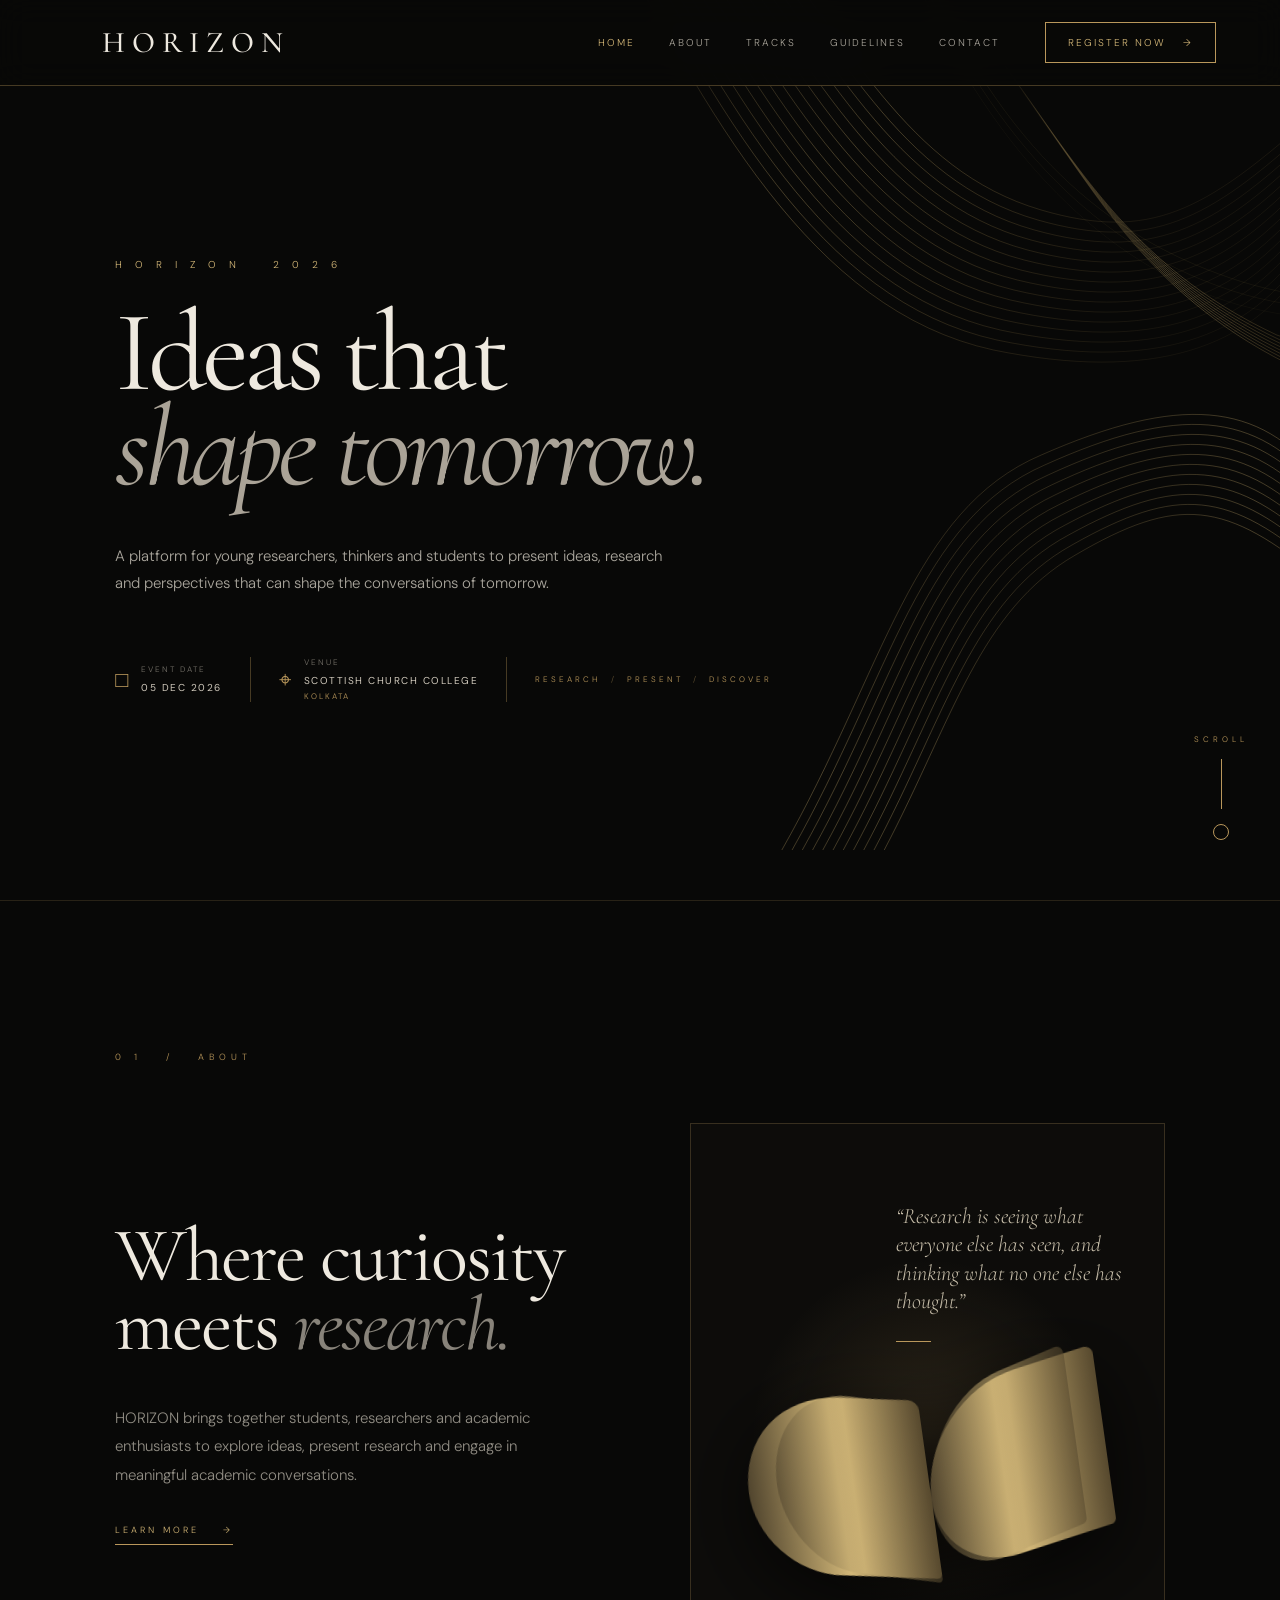
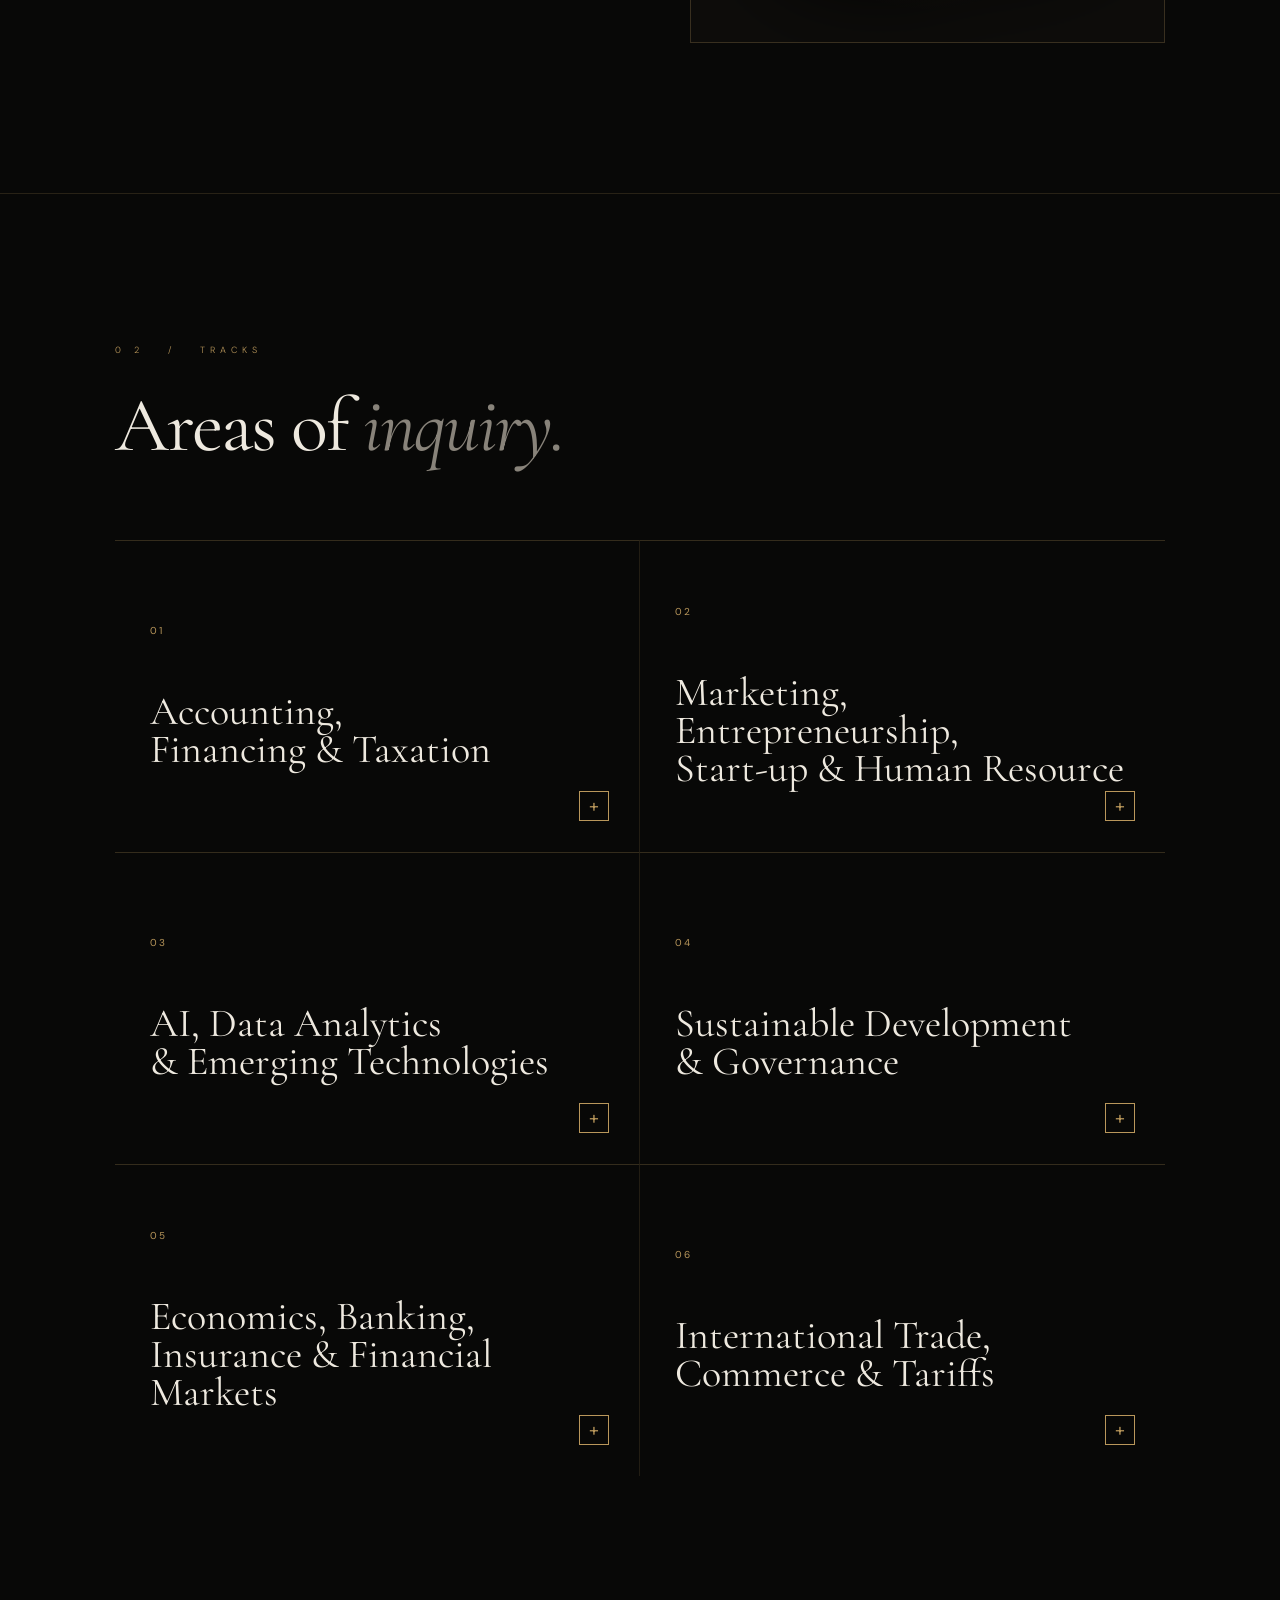
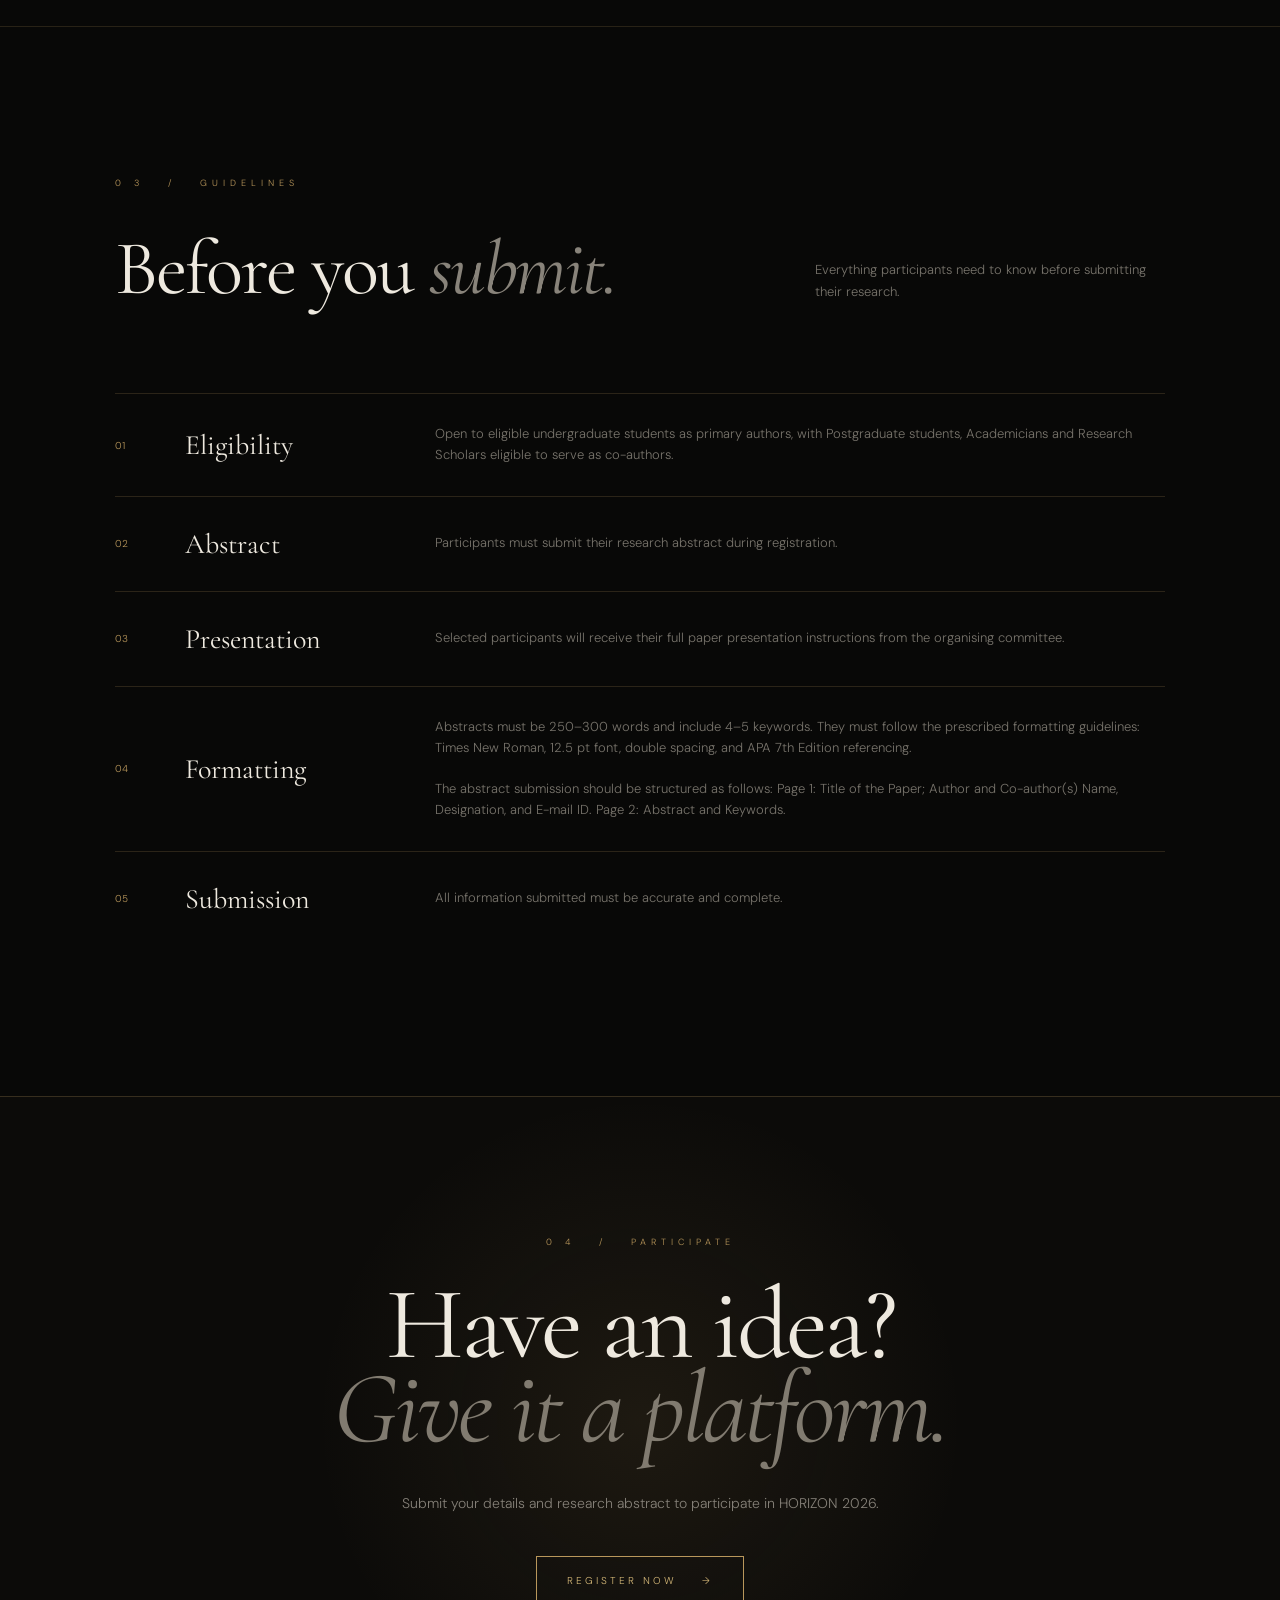
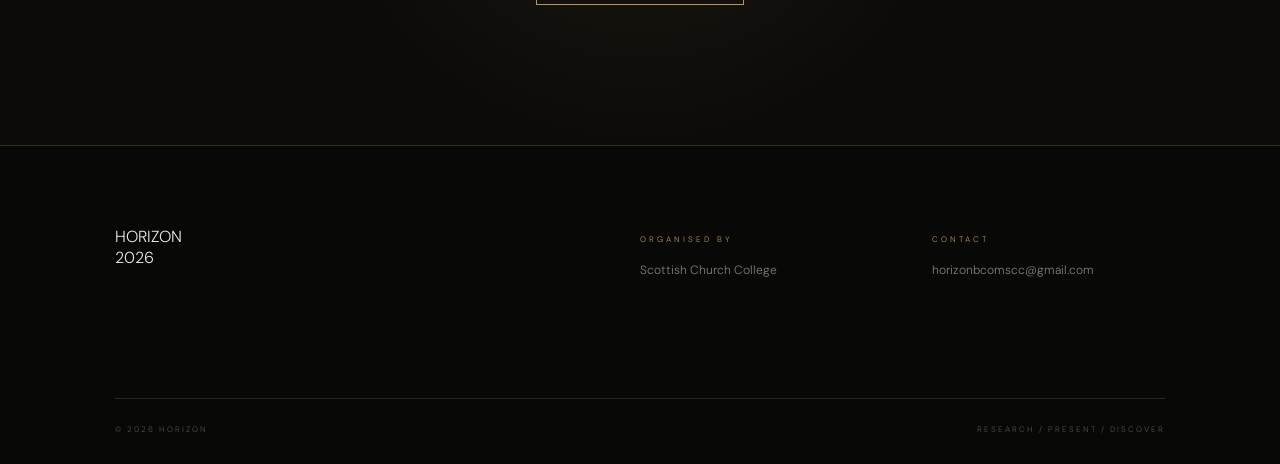
==== index.html @ 6e817ea6 "Add files via upload" ====
<!DOCTYPE html>
<html lang="en">
<head>
    <meta charset="UTF-8">
    <meta name="viewport" content="width=device-width, initial-scale=1.0">

    <title>HORIZON</title>

    <link rel="stylesheet" href="style.css">

    <!-- Fonts -->
    <link rel="preconnect" href="https://fonts.googleapis.com">
    <link rel="preconnect" href="https://fonts.gstatic.com" crossorigin>

    <link href="https://fonts.googleapis.com/css2?family=Cormorant+Garamond:ital,wght@0,400;0,500;0,600;1,400;1,500&family=DM+Sans:wght@300;400;500;600&display=swap" rel="stylesheet">
</head>

<body>

    <!-- ================= NAVIGATION ================= -->

    <header class="navbar">

        <div class="brand">

    
    <div class="brand-name">
        HORIZON
    </div>
</div>

</div>

        <nav class="navigation">

            <a href="#home" class="active">HOME</a>
            <a href="#about">ABOUT</a>
            <a href="#tracks">TRACKS</a>
            <a href="#guidelines">GUIDELINES</a>
            <a href="#contact">CONTACT</a>

        </nav>

        <a href="#register" class="register-nav">
            REGISTER NOW
            <span>→</span>
        </a>

    </header>


    <!-- ================= HERO ================= -->

    <main>

        <section class="hero" id="home">

            <!-- subtle architectural background -->
            <!-- PREMIUM GOLD WAVE OVERLAY -->
<div class="hero-wave">

    <svg
        viewBox="0 0 1200 900"
        preserveAspectRatio="none"
        xmlns="http://www.w3.org/2000/svg"
    >

        <defs>

            <!-- Gold fade -->
            <linearGradient id="waveGold"
                x1="0%"
                y1="0%"
                x2="100%"
                y2="100%">

                <stop offset="0%" stop-color="#c9a65d" stop-opacity="0"/>
                <stop offset="45%" stop-color="#d6b875" stop-opacity=".38"/>
                <stop offset="70%" stop-color="#c9a65d" stop-opacity=".24"/>
                <stop offset="100%" stop-color="#c9a65d" stop-opacity="0"/>

            </linearGradient>

        </defs>


        <!-- =========================================
             UPPER FLOWING WAVE
        ========================================== -->

        <g fill="none" stroke="url(#waveGold)" stroke-width="1">

            <path d="M420 -80
                     C570 40 650 170 850 210
                     C1010 242 1090 210 1240 120"/>

            <path d="M405 -80
                     C555 45 640 180 845 220
                     C1010 252 1095 220 1240 130"/>

            <path d="M390 -80
                     C540 50 630 190 840 230
                     C1010 262 1100 230 1240 140"/>

            <path d="M375 -80
                     C525 55 620 200 835 240
                     C1010 272 1105 240 1240 150"/>

            <path d="M360 -80
                     C510 60 610 210 830 250
                     C1010 282 1110 250 1240 160"/>

            <path d="M345 -80
                     C495 65 600 220 825 260
                     C1010 292 1115 260 1240 170"/>

            <path d="M330 -80
                     C480 70 590 230 820 270
                     C1010 302 1120 270 1240 180"/>

            <path d="M315 -80
                     C465 75 580 240 815 280
                     C1010 312 1125 280 1240 190"/>

            <path d="M300 -80
                     C450 80 570 250 810 290
                     C1010 322 1130 290 1240 200"/>

            <path d="M285 -80
                     C435 85 560 260 805 300
                     C1010 332 1135 300 1240 210"/>

            <path d="M270 -80
                     C420 90 550 270 800 310
                     C1010 342 1140 310 1240 220"/>

            <path d="M255 -80
                     C405 95 540 280 795 320
                     C1010 352 1145 320 1240 230"/>

            <path d="M240 -80
                     C390 100 530 290 790 330
                     C1010 362 1150 330 1240 240"/>

            <path d="M225 -80
                     C375 105 520 300 785 340
                     C1010 372 1155 340 1240 250"/>

            <path d="M210 -80
                     C360 110 510 310 780 350
                     C1010 382 1160 350 1240 260"/>

        </g>


        <!-- =========================================
             CENTRAL CROSSING WAVE
        ========================================== -->

        <g fill="none" stroke="url(#waveGold)" stroke-width="1">

            <path d="M850 120
                     C930 190 1010 300 1230 370
                     C1320 400 1370 420 1430 450"/>

            <path d="M840 110
                     C925 185 1005 295 1225 365
                     C1320 395 1370 415 1430 445"/>

            <path d="M830 100
                     C920 180 1000 290 1220 360
                     C1320 390 1370 410 1430 440"/>

            <path d="M820 90
                     C915 175 995 285 1215 355
                     C1320 385 1370 405 1430 435"/>

            <path d="M810 80
                     C910 170 990 280 1210 350
                     C1320 380 1370 400 1430 430"/>

            <path d="M800 70
                     C905 165 985 275 1205 345
                     C1320 375 1370 395 1430 425"/>

            <path d="M790 60
                     C900 160 980 270 1200 340
                     C1320 370 1370 390 1430 420"/>

            <path d="M780 50
                     C895 155 975 265 1195 335
                     C1320 365 1370 385 1430 415"/>

        </g>


        <!-- =========================================
             LOWER SWEEPING WAVE
        ========================================== -->

        <g fill="none" stroke="url(#waveGold)" stroke-width="1">

            <path d="M620 850
                     C720 720 760 610 900 555
                     C1050 495 1120 500 1260 580"/>

            <path d="M605 850
                     C710 715 750 600 895 545
                     C1050 485 1125 490 1260 570"/>

            <path d="M590 850
                     C700 710 740 590 890 535
                     C1050 475 1130 480 1260 560"/>

            <path d="M575 850
                     C690 705 730 580 885 525
                     C1050 465 1135 470 1260 550"/>

            <path d="M560 850
                     C680 700 720 570 880 515
                     C1050 455 1140 460 1260 540"/>

            <path d="M545 850
                     C670 695 710 560 875 505
                     C1050 445 1145 450 1260 530"/>

            <path d="M530 850
                     C660 690 700 550 870 495
                     C1050 435 1150 440 1260 520"/>

            <path d="M515 850
                     C650 685 690 540 865 485
                     C1050 425 1155 430 1260 510"/>

            <path d="M500 850
                     C640 680 680 530 860 475
                     C1050 415 1160 420 1260 500"/>

            <path d="M485 850
                     C630 675 670 520 855 465
                     C1050 405 1165 410 1260 490"/>

            <path d="M470 850
                     C620 670 660 510 850 455
                     C1050 395 1170 400 1260 480"/>

        </g>


        <!-- =========================================
             FINE INNER CROSSING LINES
        ========================================== -->

        <g fill="none" stroke="#d4b46b" stroke-width=".7">

            <path d="M700 0
                     C820 170 980 250 1160 285
                     C1270 305 1330 300 1420 270"
                  opacity=".12"/>

            <path d="M690 0
                     C810 170 970 260 1150 295
                     C1260 315 1320 310 1420 280"
                  opacity=".10"/>

            <path d="M680 0
                     C800 170 960 270 1140 305
                     C1250 325 1310 320 1420 290"
                  opacity=".08"/>

        </g>

    </svg>

</div>

            <div class="hero-content">

                <div class="eyebrow">
    H O R I Z O N &nbsp;&nbsp; 2 0 2 6
</div>

                <h1>
                    Ideas that
                    <br>
                    <em>shape tomorrow.</em>
                </h1>

                <p class="hero-description">

                    A platform for young researchers, thinkers and students
                    to present ideas, research and perspectives that can
                    shape the conversations of tomorrow.

                </p>


                <div class="hero-information">

                    <div class="info-item">

                        <div class="info-icon">□</div>

                        <div>
                            <small>EVENT DATE</small>
                            <strong>05 DEC 2026</strong>
                        </div>

                    </div>


                    <div class="info-divider"></div>


                    <div class="info-item">

                        <div class="info-icon">⌖</div>

                        <div>
                            <small>VENUE</small>
                            <strong>SCOTTISH CHURCH COLLEGE</strong>
                            <span>KOLKATA</span>
                        </div>

                    </div>


                    <div class="info-divider"></div>


                    <div class="keywords">

                        <span>RESEARCH</span>
                        <b>/</b>
                        <span>PRESENT</span>
                        <b>/</b>
                        <span>DISCOVER</span>

                    </div>

                </div>

            </div>


            <div class="scroll-indicator">

                <span>SCROLL</span>

                <div class="scroll-line"></div>

                <div class="scroll-circle"></div>

            </div>

        </section>


        <!-- ================= ABOUT ================= -->

        <section class="about section" id="about">

            <div class="section-label">
                0 1 &nbsp; / &nbsp; ABOUT
            </div>

            <div class="about-grid">

                <div class="about-text">

                    <h2>
                        Where curiosity
                        <br>
                        meets <em>research.</em>
                    </h2>

                    <p>
                        HORIZON brings together students,
                        researchers and academic enthusiasts to explore ideas,
                        present research and engage in meaningful academic
                        conversations.
                    </p>

                    <a href="#" class="text-link">
                        LEARN MORE
                        <span>→</span>
                    </a>

                </div>


                <div class="about-visual">

                    <div class="book-glow"></div>

                    <div class="book">

                        <div class="page page-one"></div>
                        <div class="page page-two"></div>
                        <div class="page page-three"></div>
                        <div class="page page-four"></div>

                    </div>

                    <div class="quote">

                        <p>
                            “Research is seeing what everyone else has seen,
                            and thinking what no one else has thought.”
                        </p>

                        <div></div>

                    </div>

                </div>

            </div>

        </section>


        <!-- ================= TRACKS ================= -->

        <section class="tracks section" id="tracks">

            <div class="section-label">
                0 2 &nbsp; / &nbsp; TRACKS
            </div>

            <h2>
                Areas of
                <em>inquiry.</em>
            </h2>


           <div class="track-grid">

    <!-- TRACK 01 -->
    <article class="track-card">

        <button class="track-toggle" type="button">

            <span class="track-number">01</span>

            <h3>
                Accounting,<br>
                Financing &amp; Taxation
            </h3>

            <span class="track-arrow">+</span>

        </button>

        <div class="track-details">
            <ul>
                <li>Accounting</li>
                <li>Corporate Finance</li>
                <li>Taxation</li>
                <li>Financial Reporting &amp; Analysis</li>
                <li>Fintech and Financial Management</li>
                <li>Financial Services</li>
            </ul>
        </div>

    </article>


    <!-- TRACK 02 -->
    <article class="track-card">

        <button class="track-toggle" type="button">

            <span class="track-number">02</span>

            <h3>
                Marketing,<br>
                Entrepreneurship,<br>
                Start-up &amp; Human Resource
            </h3>

            <span class="track-arrow">+</span>

        </button>

        <div class="track-details">
            <ul>
                <li>Marketing &amp; Consumer Behaviour</li>
                <li>Entrepreneurship, Start-up &amp; Innovation</li>
                <li>Human Resource &amp; Organisational Behaviour</li>
                <li>Strategic Management</li>
            </ul>
        </div>

    </article>


    <!-- TRACK 03 -->
    <article class="track-card">

        <button class="track-toggle" type="button">

            <span class="track-number">03</span>

            <h3>
                AI, Data Analytics<br>
                &amp; Emerging Technologies
            </h3>

            <span class="track-arrow">+</span>

        </button>

        <div class="track-details">
            <ul>
                <li>AI</li>
                <li>Data Analytics</li>
                <li>Machine Learning</li>
                <li>Digital Transformation</li>
                <li>Emerging Technology</li>
            </ul>
        </div>

    </article>


    <!-- TRACK 04 -->
    <article class="track-card">

        <button class="track-toggle" type="button">

            <span class="track-number">04</span>

            <h3>
                Sustainable Development<br>
                &amp; Governance
            </h3>

            <span class="track-arrow">+</span>

        </button>

        <div class="track-details">
            <ul>
                <li>Sustainable Development &amp; Corporate Governance</li>
                <li>Economic &amp; Social Governance</li>
                <li>Public Policy &amp; Corporate Social Responsibility</li>
                <li>Social Innovation &amp; Climate Change</li>
            </ul>
        </div>

    </article>


    <!-- TRACK 05 -->
    <article class="track-card">

        <button class="track-toggle" type="button">

            <span class="track-number">05</span>

            <h3>
                Economics, Banking,<br>
                Insurance &amp; Financial Markets
            </h3>

            <span class="track-arrow">+</span>

        </button>

        <div class="track-details">
            <ul>
                <li>Economics &amp; Econometrics</li>
                <li>Banking &amp; Insurance</li>
                <li>Financial Market</li>
                <li>Monetary &amp; Fiscal Policy</li>
            </ul>
        </div>

    </article>


    <!-- TRACK 06 -->
    <article class="track-card">

        <button class="track-toggle" type="button">

            <span class="track-number">06</span>

            <h3>
                International Trade,<br>
                Commerce &amp; Tariffs
            </h3>

            <span class="track-arrow">+</span>

        </button>

        <div class="track-details">
            <ul>
                <li>International Trade &amp; Commerce</li>
                <li>Trade Policy, Tariffs &amp; Customs</li>
                <li>Global Business</li>
                <li>EXIM Policy</li>
            </ul>
        </div>

    </article>

</div>

        </section>


        <!-- ================= GUIDELINES ================= -->

        <section class="guidelines section" id="guidelines">

            <div class="section-label">
                0 3 &nbsp; / &nbsp; GUIDELINES
            </div>

            <div class="guideline-heading">

                <h2>
                    Before you
                    <em>submit.</em>
                </h2>

                <p>
                    Everything participants need to know before
                    submitting their research.
                </p>

            </div>


            <div class="guideline-list">

    <div class="guideline">

        <span>01</span>

        <h3>Eligibility</h3>

        <p>
            Open to eligible undergraduate students as primary authors, with Postgraduate students, Academicians and Research Scholars eligible to serve as co-authors.
        </p>

    </div>


    <div class="guideline">

        <span>02</span>

        <h3>Abstract</h3>

        <p>
            Participants must submit their research abstract
            during registration.
        </p>

    </div>


    <div class="guideline">

        <span>03</span>

        <h3>Presentation</h3>

        <p>
            Selected participants will receive their full paper presentation
            instructions from the organising committee.
        </p>

    </div>

    <div class="guideline">

        <span>04</span>

        <h3>Formatting</h3>

        <p>
    Abstracts must be 250–300 words and include 4–5 keywords. They must follow the prescribed formatting guidelines: Times New Roman, 12.5 pt font, double spacing, and APA 7th Edition referencing.
    <br><br>
    The abstract submission should be structured as follows: Page 1: Title of the Paper; Author and Co-author(s) Name, Designation, and E-mail ID. Page 2: Abstract and Keywords.
</p>

    </div>

    <div class="guideline">

        <span>05</span>

        <h3>Submission</h3>

        <p>
            All information submitted must be accurate and
            complete.
        </p>

    </div>

</div>

        </section>


        <!-- ================= REGISTER ================= -->

        <section class="register-section" id="register">

            <div class="register-inner">

                <div class="section-label">
                    0 4 &nbsp; / &nbsp; PARTICIPATE
                </div>

                <h2>
                    Have an idea?
                    <br>
                    <em>Give it a platform.</em>
                </h2>

                <p>
                    Submit your details and research abstract
                    to participate in HORIZON 2026.
                </p>

                <a href="register.html" class="gold-button">
                    REGISTER NOW
                    <span>→</span>
                </a>

            </div>

        </section>


        <!-- ================= FOOTER ================= -->

        <footer id="contact">

           <div class="footer-brand">
    

    <div class="footer-subtitle">
        HORIZON<br>
        2026
    </div>
</div>


            <div class="footer-column">

                <small>ORGANISED BY</small>

                <p>
                    Scottish Church College
                </p>

            </div>


            <div class="footer-column">

                <small>CONTACT</small>

                <p>
                    horizonbcomscc@gmail.com
                </p>

            </div>


            <div class="footer-bottom">

                <span>
                    © 2026 HORIZON
                </span>

                <span>
                    RESEARCH / PRESENT / DISCOVER
                </span>

            </div>

        </footer>

    </main>


    <script src="script.js"></script>

</body>
</html>
---- style.css ----
* {
    margin: 0;
    padding: 0;
    box-sizing: border-box;
}

html {
    scroll-behavior: smooth;
}

body {
    background: #080807;
    color: #eee9df;
    font-family: "DM Sans", sans-serif;
    font-weight: 300;
}

a {
    color: inherit;
    text-decoration: none;
}

:root {
    --black: #080807;
    --black-soft: #0d0d0b;
    --gold: #b9975b;
    --gold-light: #d5b878;
    --cream: #eee9df;
    --muted: #8d897f;
    --line: rgba(185, 151, 91, 0.35);
}


/* =====================================================
   NAVIGATION
===================================================== */

.navbar {
    height: 86px;

    padding: 0 5vw;

    display: flex;
    align-items: center;
    justify-content: space-between;

    border-bottom: 1px solid var(--line);

    position: fixed;
    top: 0;
    left: 0;
    width: 100%;

    z-index: 100;

    background: rgba(8, 8, 7, 0.88);

    backdrop-filter: blur(15px);
}


/* BRAND */

/* BRAND */

.brand {
    display: flex;
    align-items: center;
    margin-left: 3vw;
}
.brand-name {
    font-family: "Cormorant Garamond", serif;
    font-size: 30px;
    font-weight: 500;
    letter-spacing: 7px;
    color: var(--cream);
    line-height: 1;
}

.brand-name span {
    color: var(--gold);
}


/* NAVIGATION LINKS */

.navigation {
    display: flex;
    gap: 34px;

    margin-left: auto;
    margin-right: 45px;
}

.navigation a {
    font-size: 10px;

    letter-spacing: 2px;

    color: #aaa59b;

    transition: 0.3s;
}

.navigation a:hover,
.navigation a.active {
    color: var(--gold-light);
}


/* REGISTER BUTTON */

.register-nav {
    border: 1px solid var(--gold);

    padding: 13px 22px;

    font-size: 10px;

    letter-spacing: 2px;

    color: var(--gold-light);

    transition: 0.3s;
}

.register-nav span {
    margin-left: 12px;
}

.register-nav:hover {
    background: var(--gold);
    color: #080807;
}


/* =====================================================
   HERO
===================================================== */

.hero {
    min-height: 100vh;

    position: relative;

    overflow: hidden;

    display: flex;
    align-items: center;

    padding: 150px 9vw 90px;
}


/* ARCHITECTURE */

.architecture {
    position: absolute;

    right: -3%;

    top: 0;

    width: 55%;

    height: 100%;

    opacity: 0.35;

    pointer-events: none;
}

.column {
    position: absolute;

    bottom: 0;

    width: 110px;

    height: 85%;

    background:
        linear-gradient(
            90deg,
            transparent,
            rgba(185,151,91,.20),
            rgba(220,190,130,.13),
            rgba(185,151,91,.20),
            transparent
        );

    border-left: 1px solid rgba(185,151,91,.25);
    border-right: 1px solid rgba(185,151,91,.25);

    box-shadow:
        0 0 70px rgba(185,151,91,.08);
}

.column::before {
    content: "";

    position: absolute;

    top: -25px;

    left: -25px;

    width: calc(100% + 50px);

    height: 25px;

    border: 1px solid rgba(185,151,91,.3);
}

.column-one {
    right: 30%;
    height: 70%;
}

.column-two {
    right: 12%;
    height: 90%;
}

.column-three {
    right: -5%;
    height: 82%;
}


/* HERO CONTENT */

.hero-content {
    position: relative;

    z-index: 3;

    max-width: 850px;
}

.eyebrow {
    font-size: 10px;

    letter-spacing: 5px;

    color: var(--gold-light);

    margin-bottom: 35px;
}

.hero h1 {
    font-family: "Cormorant Garamond", serif;

    font-size: clamp(75px, 9vw, 145px);

    line-height: .82;

    font-weight: 400;

    letter-spacing: -5px;

    color: var(--cream);
}

.hero h1 em {
    color: #aaa397;

    font-weight: 400;
}


/* DESCRIPTION */

.hero-description {
    margin-top: 48px;

    max-width: 560px;

    font-size: 15px;

    line-height: 1.8;

    color: #aaa69d;
}


/* HERO INFORMATION */

.hero-information {
    margin-top: 60px;

    display: flex;

    align-items: center;

    gap: 28px;
}

.info-item {
    display: flex;

    align-items: center;

    gap: 13px;
}

.info-icon {
    color: var(--gold);

    font-size: 22px;
}

.info-item small {
    display: block;

    font-size: 8px;

    letter-spacing: 2px;

    color: #77736b;

    margin-bottom: 7px;
}

.info-item strong {
    display: block;

    font-size: 10px;

    letter-spacing: 1.5px;

    font-weight: 400;

    color: #d0c9bc;
}

.info-item span {
    display: block;

    font-size: 8px;

    color: var(--gold);

    letter-spacing: 2px;

    margin-top: 4px;
}

.info-divider {
    height: 45px;

    width: 1px;

    background: var(--line);
}

.keywords {
    display: flex;

    gap: 10px;

    color: var(--gold);

    font-size: 8px;

    letter-spacing: 3px;
}

.keywords b {
    font-weight: 300;

    opacity: .5;
}


/* GOLD DECORATIONS */

.gold-line {
    position: absolute;

    background: linear-gradient(
        90deg,
        transparent,
        var(--gold-light)
    );

    height: 1px;

    opacity: .65;

    transform-origin: left;
}

.line-one {
    width: 480px;

    right: 5%;

    top: 32%;

    transform: rotate(-38deg);
}

.line-two {
    width: 360px;

    right: 15%;

    top: 65%;

    transform: rotate(-43deg);
}

.gold-circle {
    position: absolute;

    width: 260px;

    height: 260px;

    border: 1px solid rgba(185,151,91,.4);

    border-radius: 50%;

    right: 24%;

    bottom: 4%;

    box-shadow:
        0 0 50px rgba(185,151,91,.04);
}


/* SCROLL */

.scroll-indicator {
    position: absolute;

    right: 2.5vw;

    bottom: 60px;

    display: flex;

    flex-direction: column;

    align-items: center;

    gap: 15px;

    color: var(--gold);

    font-size: 8px;

    letter-spacing: 4px;
}

.scroll-line {
    width: 1px;

    height: 50px;

    background: var(--gold);
}

.scroll-circle {
    width: 16px;

    height: 16px;

    border: 1px solid var(--gold);

    border-radius: 50%;
}


/* =====================================================
   SECTIONS
===================================================== */

.section {
    padding: 150px 9vw;

    border-top: 1px solid rgba(185,151,91,.18);
}

.section-label {
    color: var(--gold);

    font-size: 9px;

    letter-spacing: 5px;
}

.section h2 {
    font-family: "Cormorant Garamond", serif;

    font-size: clamp(55px, 6vw, 95px);

    line-height: .9;

    font-weight: 400;

    letter-spacing: -2px;
}

.section h2 em {
    color: #88837a;
}


/* =====================================================
   ABOUT
===================================================== */

.about-grid {
    margin-top: 60px;

    display: grid;

    grid-template-columns: 1fr 1fr;

    gap: 100px;

    align-items: center;
}

.about-text h2 {
    margin-bottom: 45px;
}

.about-text p {
    max-width: 480px;

    font-size: 15px;

    line-height: 1.9;

    color: #918d84;
}

.text-link {
    display: inline-block;

    margin-top: 35px;

    padding-bottom: 8px;

    border-bottom: 1px solid var(--gold);

    color: var(--gold-light);

    font-size: 9px;

    letter-spacing: 3px;
}

.text-link span {
    margin-left: 18px;
}


/* ABOUT VISUAL */

.about-visual {
    height: 520px;

    position: relative;

    border: 1px solid rgba(185,151,91,.25);

    overflow: hidden;

    background:
        radial-gradient(
            circle at 50% 60%,
            rgba(185,151,91,.18),
            transparent 45%
        ),
        #0d0c0a;
}

.book {
    position: absolute;

    width: 360px;

    height: 180px;

    left: 12%;

    bottom: 15%;

    transform: rotate(-8deg);

    filter: drop-shadow(0 20px 40px rgba(0,0,0,.7));
}

.page {
    position: absolute;

    background: linear-gradient(
        90deg,
        #51452e,
        #d2b778,
        #57492e
    );

    height: 100%;

    width: 50%;

    border-radius: 100% 10% 5% 80%;
}

.page-one {
    left: 0;

    transform: skewY(10deg);
}

.page-two {
    right: 0;

    transform: skewY(-10deg);
}

.page-three {
    left: 8%;

    width: 42%;

    opacity: .55;

    transform: skewY(15deg);
}

.page-four {
    right: 8%;

    width: 42%;

    opacity: .55;

    transform: skewY(-15deg);
}

.quote {
    position: absolute;

    right: 8%;

    top: 15%;

    width: 230px;
}

.quote p {
    font-family: "Cormorant Garamond", serif;

    font-style: italic;

    font-size: 22px;

    line-height: 1.3;

    color: #c6bda9;
}

.quote div {
    width: 35px;

    height: 1px;

    background: var(--gold);

    margin-top: 25px;
}


/* =====================================================
   TRACKS
===================================================== */

.tracks h2 {
    margin-top: 35px;

    max-width: 650px;
}

.track-grid {
    margin-top: 80px;

    display: grid;

    grid-template-columns: 1fr 1fr;
}

.track-card {
    min-height: 310px;

    padding: 35px;

    border-top: 1px solid rgba(185,151,91,.25);

    border-right: 1px solid rgba(185,151,91,.15);

    position: relative;

    transition: .4s;
}

.track-card:nth-child(2n) {
    border-right: none;
}

.track-card:hover {
    background: rgba(185,151,91,.035);
}

.track-card > span {
    font-size: 10px;

    color: var(--gold);

    letter-spacing: 2px;
}

.track-card h3 {
    font-family: "Cormorant Garamond", serif;

    font-size: 40px;

    line-height: .95;

    font-weight: 400;

    margin-top: 55px;
}

.track-card p {
    max-width: 350px;

    margin-top: 25px;

    color: #77736b;

    font-size: 13px;

    line-height: 1.7;
}

.track-arrow {
    position: absolute;

    right: 30px;

    bottom: 30px;

    color: var(--gold);

    font-size: 20px;
}


/* =====================================================
   GUIDELINES
===================================================== */

.guideline-heading {
    display: flex;

    justify-content: space-between;

    align-items: end;

    margin-top: 45px;
}

.guideline-heading p {
    max-width: 350px;

    color: #77736b;

    line-height: 1.7;

    font-size: 13px;
}

.guideline-list {
    margin-top: 90px;
}

.guideline {
    display: grid;

    grid-template-columns: 70px 250px 1fr;

    align-items: center;

    padding: 30px 0;

    border-top: 1px solid rgba(185,151,91,.2);
}

.guideline span {
    color: var(--gold);

    font-size: 10px;
}

.guideline h3 {
    font-family: "Cormorant Garamond", serif;

    font-size: 28px;

    font-weight: 400;
}

.guideline p {
    color: #77736b;

    font-size: 13px;

    line-height: 1.6;
}


/* =====================================================
   REGISTER
===================================================== */

.register-section {
    min-height: 650px;

    display: flex;

    justify-content: center;

    align-items: center;

    text-align: center;

    background:
        radial-gradient(
            circle at center,
            rgba(185,151,91,.10),
            transparent 45%
        ),
        #0c0b09;

    border-top: 1px solid rgba(185,151,91,.25);

    border-bottom: 1px solid rgba(185,151,91,.25);
}

.register-inner {
    max-width: 850px;
}

.register-inner h2 {
    margin-top: 35px;

    font-family: "Cormorant Garamond", serif;

    font-size: clamp(65px, 8vw, 120px);

    font-weight: 400;

    line-height: .82;

    letter-spacing: -3px;
}

.register-inner h2 em {
    color: #817b70;
}

.register-inner p {
    max-width: 500px;

    margin: 40px auto;

    color: #858078;

    font-size: 14px;

    line-height: 1.8;
}

.gold-button {
    display: inline-flex;

    align-items: center;

    gap: 25px;

    padding: 17px 30px;

    border: 1px solid var(--gold);

    color: var(--gold-light);

    font-size: 10px;

    letter-spacing: 3px;

    transition: .3s;
}

.gold-button:hover {
    background: var(--gold);

    color: #080807;
}


/* =====================================================
   FOOTER
===================================================== */

footer {
    padding: 80px 9vw 30px;

    display: grid;

    grid-template-columns: 2fr 1fr 1fr;

    gap: 60px;

    position: relative;
}

.footer-mark {
    font-family: "Cormorant Garamond", serif;

    font-size: 45px;

    color: var(--gold);
}

.footer-brand p {
    margin-top: 15px;

    color: #77736b;

    font-size: 9px;

    letter-spacing: 3px;

    line-height: 1.7;
}

.footer-column small {
    color: var(--gold);

    font-size: 8px;

    letter-spacing: 3px;
}

.footer-column p {
    margin-top: 15px;

    color: #858078;

    font-size: 12px;
}

.footer-bottom {
    grid-column: 1 / -1;

    margin-top: 60px;

    padding-top: 25px;

    border-top: 1px solid rgba(185,151,91,.2);

    display: flex;

    justify-content: space-between;

    color: #55524c;

    font-size: 8px;

    letter-spacing: 2px;
}


/* =====================================================
   MOBILE
===================================================== */

@media (max-width: 900px) {

    .navigation {
        display: none;
    }

    .hero {
        padding-left: 7vw;
        padding-right: 7vw;
    }

    .hero h1 {
        font-size: 75px;
    }

    .hero-information {
        flex-wrap: wrap;
    }

    .about-grid {
        grid-template-columns: 1fr;
    }

    .guideline-heading {
        display: block;
    }

    .guideline-heading p {
        margin-top: 30px;
    }

    .guideline {
        grid-template-columns: 50px 1fr;
        gap: 15px;
    }

    .guideline p {
        grid-column: 2;
    }

    footer {
        grid-template-columns: 1fr 1fr;
    }

}

@media (max-width: 600px) {

    .navbar {
        height: 72px;
    }

    .brand-name {
        font-size: 24px;
        letter-spacing: 5px;
    }

    .register-nav {
        padding: 10px 14px;
    }

    .hero {
        padding-top: 130px;
    }

    .hero h1 {
        font-size: 64px;
    }

    .hero-information {
        display: block;
    }

    .info-divider {
        display: none;
    }

    .info-item {
        margin-bottom: 20px;
    }

    .keywords {
        margin-top: 30px;
    }

    .section {
        padding: 100px 7vw;
    }

    .track-grid {
        grid-template-columns: 1fr;
    }

    .track-card {
        border-right: none;
    }

    .about-visual {
        height: 400px;
    }

    .book {
        width: 270px;
    }

    .quote {
        width: 170px;
    }

    .quote p {
        font-size: 17px;
    }

    footer {
        grid-template-columns: 1fr;
    }

    .footer-bottom {
        display: block;
    }

    .footer-bottom span {
        display: block;
        margin-bottom: 12px;
    }

}

/* =====================================================
   INTERACTIVE TRACK DETAILS
===================================================== */

.track-card {
    padding: 0;
    overflow: hidden;
}

.track-toggle {
    width: 100%;
    min-height: 310px;

    padding: 35px;

    background: transparent;
    color: inherit;

    border: none;

    text-align: left;

    cursor: pointer;

    position: relative;

    font-family: inherit;
}

.track-number {
    display: block;

    font-size: 10px;

    color: var(--gold);

    letter-spacing: 2px;
}

.track-toggle h3 {
    margin-top: 55px;
}

.track-arrow {
    position: absolute;

    right: 30px;
    bottom: 30px;

    width: 30px;
    height: 30px;

    display: flex;
    align-items: center;
    justify-content: center;

    border: 1px solid var(--gold);

    color: var(--gold);

    font-size: 18px;

    transition: transform .35s ease;
}


/* DROPDOWN */

.track-details {
    max-height: 0;

    overflow: hidden;

    opacity: 0;

    border-top: 1px solid transparent;

    transition:
        max-height .45s ease,
        opacity .3s ease,
        border-color .3s ease;
}

.track-details ul {
    list-style: none;

    padding: 0 35px 30px;
}

.track-details li {
    position: relative;

    padding: 9px 0 9px 18px;

    color: #88837a;

    font-size: 12px;

    letter-spacing: .5px;

    border-bottom: 1px solid rgba(185,151,91,.08);
}

.track-details li::before {
    content: "•";

    position: absolute;

    left: 0;

    color: var(--gold);
}


/* OPEN STATE */

.track-card.open .track-details {
    max-height: 350px;

    opacity: 1;

    border-top-color: rgba(185,151,91,.2);
}

.track-card.open .track-arrow {
    transform: rotate(45deg);
}
/* =========================================================
   PREMIUM GOLD FLOWING WAVE
========================================================= */

.hero-wave {
    position: absolute;

    top: 0;
    right: 0;

    width: 64%;
    height: 100%;

    overflow: hidden;

    pointer-events: none;

    z-index: 1;

    opacity: .95;

    /* Fade the left edge into the black background */
    -webkit-mask-image: linear-gradient(
        90deg,
        transparent 0%,
        rgba(0,0,0,.15) 12%,
        black 32%,
        black 100%
    );

    mask-image: linear-gradient(
        90deg,
        transparent 0%,
        rgba(0,0,0,.15) 12%,
        black 32%,
        black 100%
    );
}

.hero-wave svg {
    position: absolute;

    width: 100%;
    height: 100%;

    top: 0;
    right: 0;

    display: block;

    overflow: visible;
}
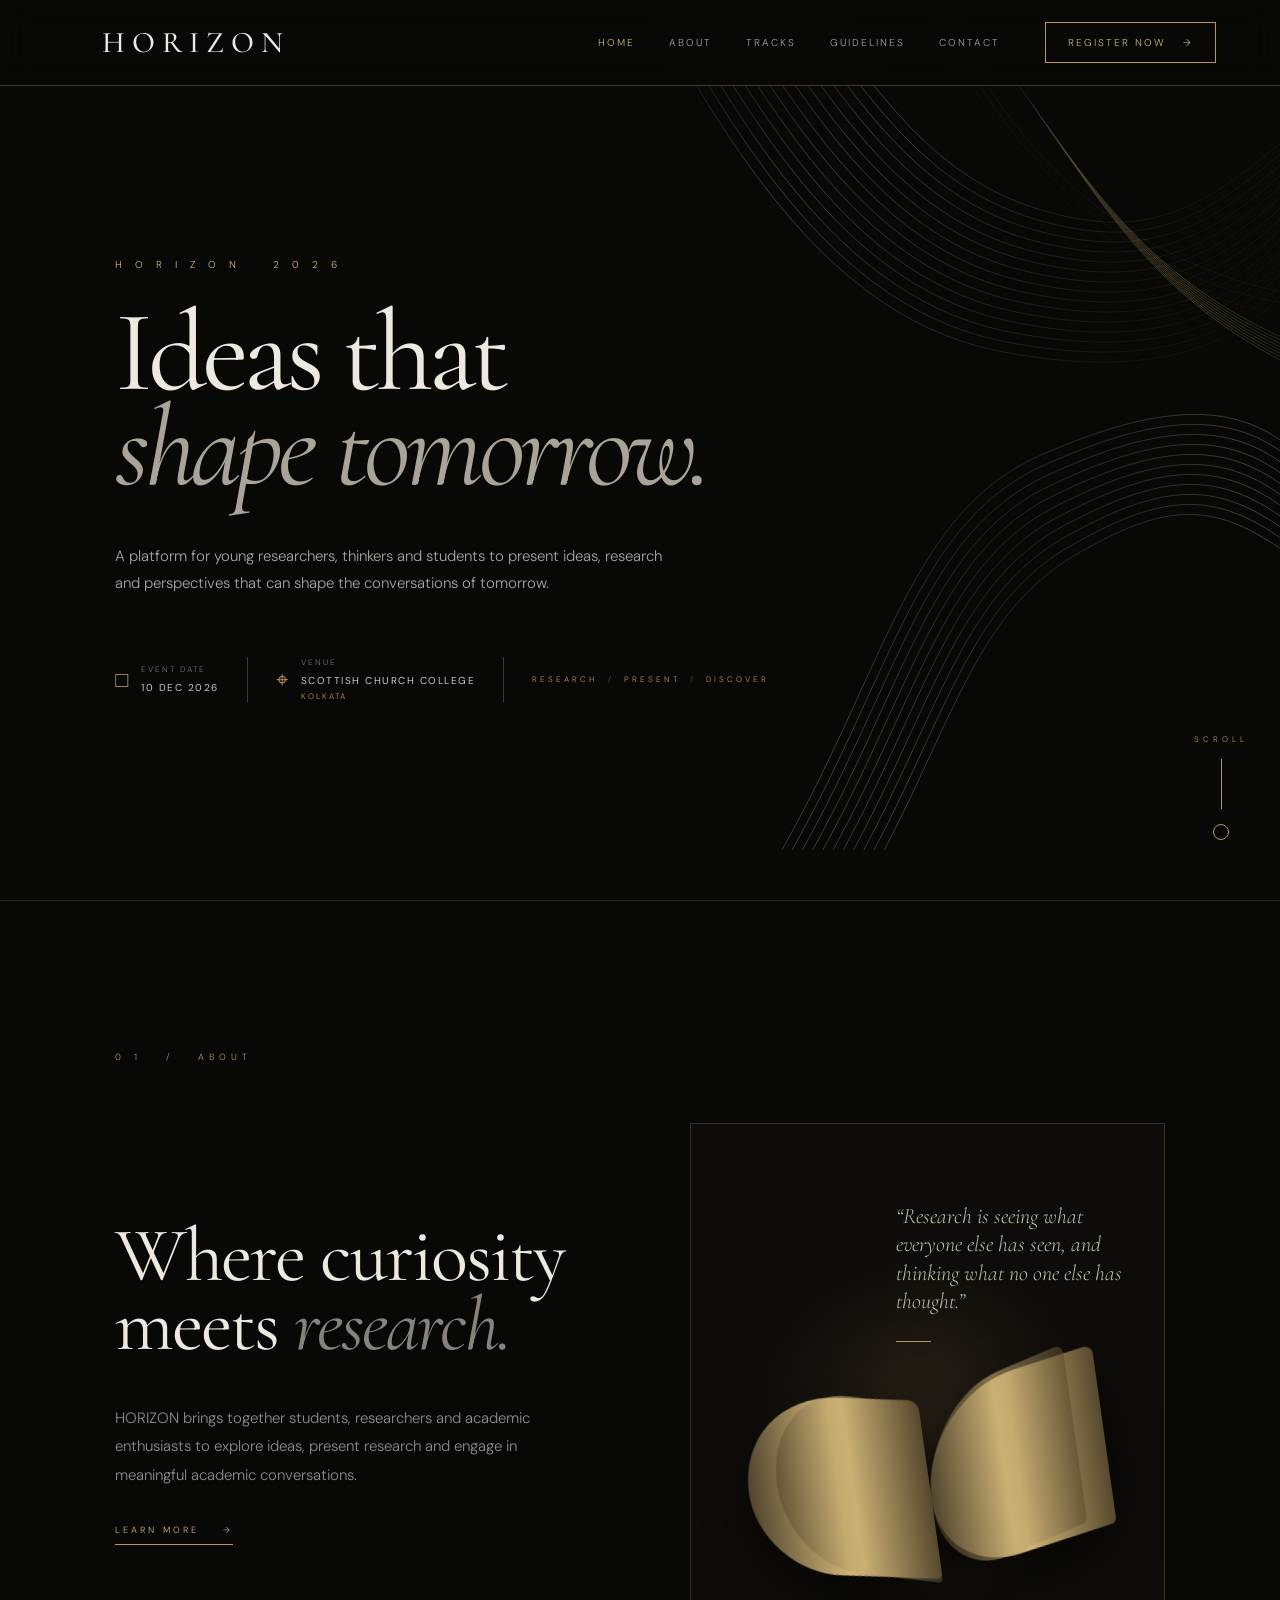
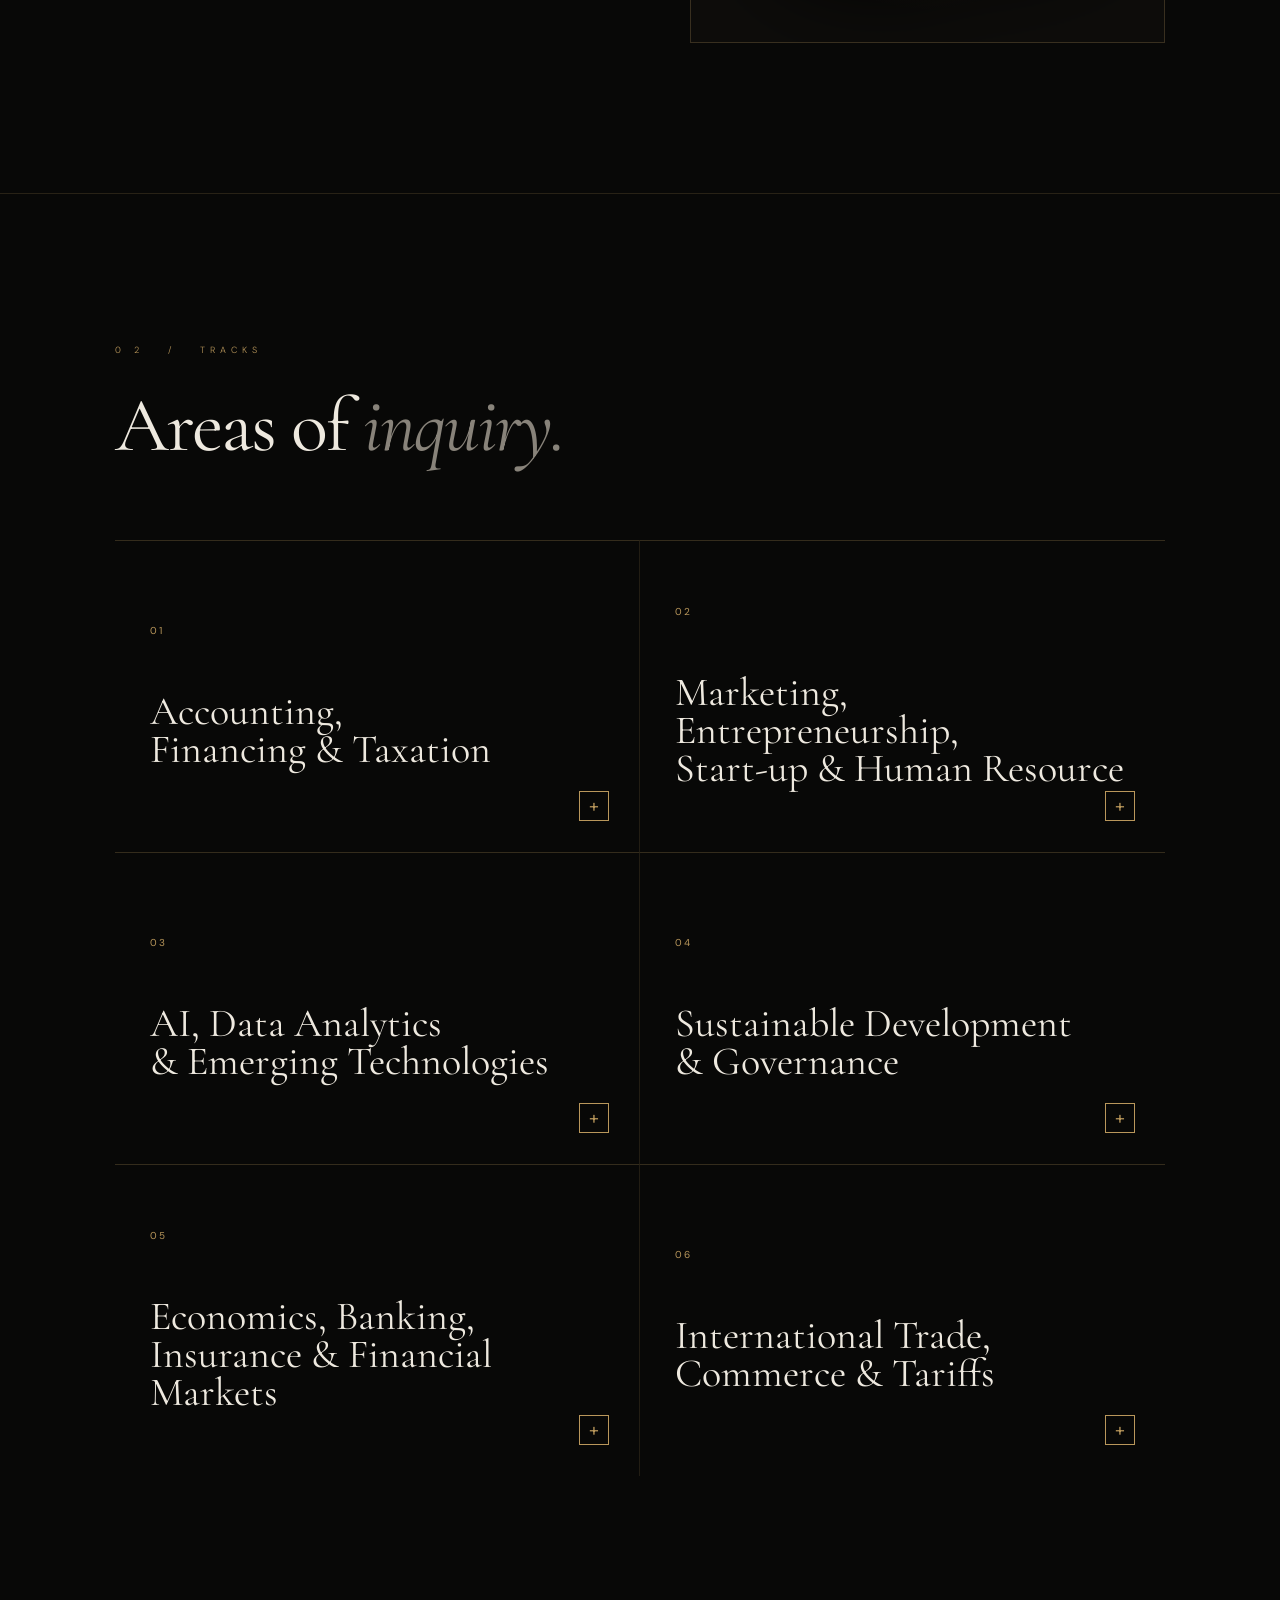
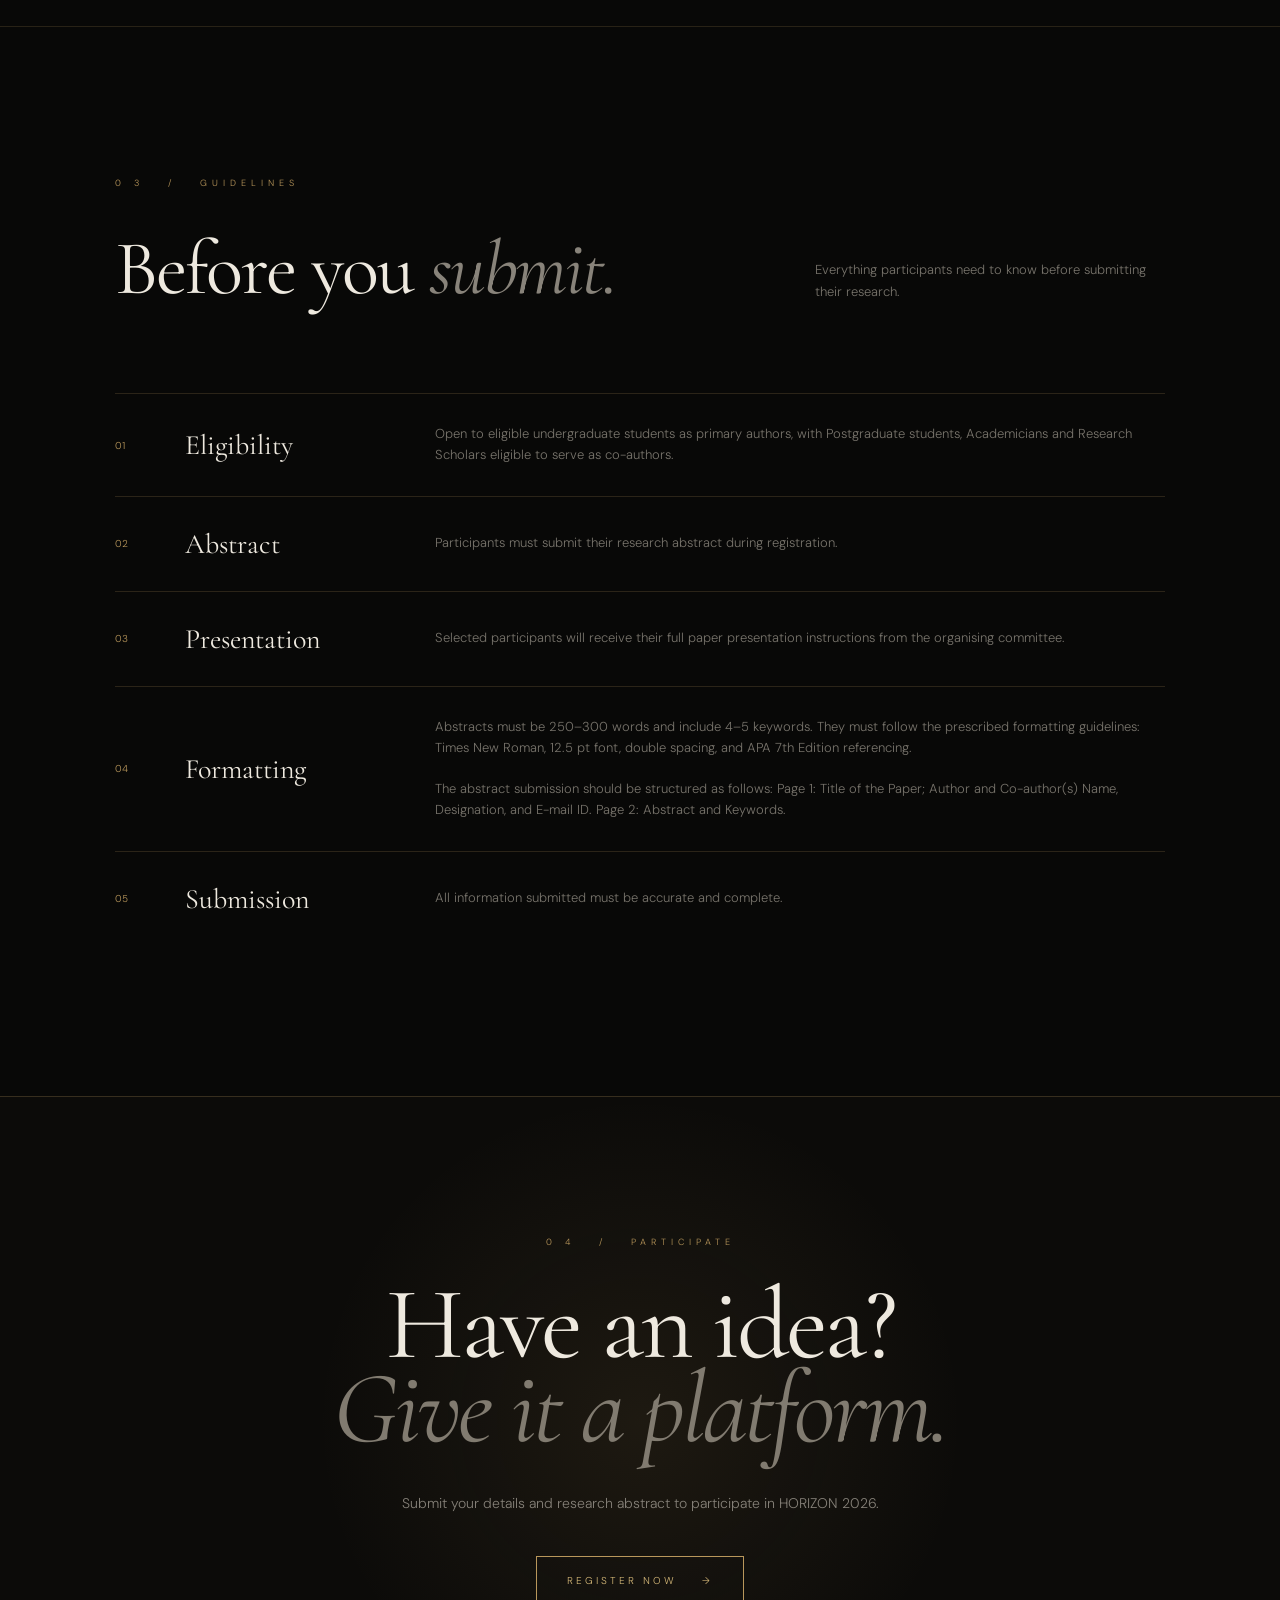
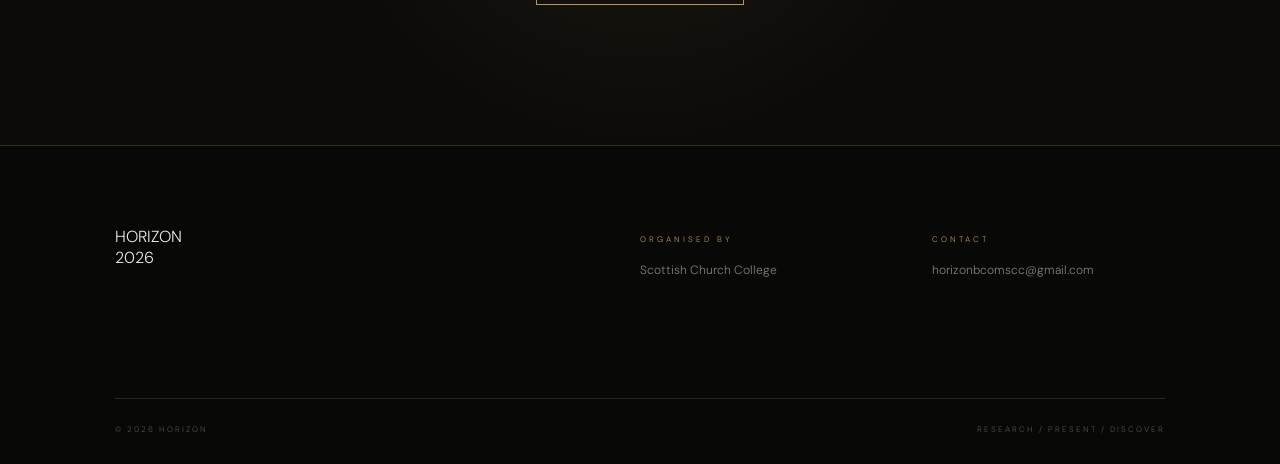
==== commit ada54398: "date change" ====
--- a/index.html
+++ b/index.html
@@ -303,7 +303,7 @@
 
                         <div>
                             <small>EVENT DATE</small>
-                            <strong>05 DEC 2026</strong>
+                            <strong>10 DEC 2026</strong>
                         </div>
 
                     </div>
@@ -796,4 +796,4 @@
     <script src="script.js"></script>
 
 </body>
-</html>+</html>
--- a/style.css
+++ b/style.css
@@ -1041,28 +1041,74 @@
 @media (max-width: 600px) {
 
     .navbar {
-        height: 72px;
+        height: 70px;
+        padding: 0 5vw;
+    }
+
+    .brand {
+        margin-left: 0;
     }
 
     .brand-name {
-        font-size: 24px;
-        letter-spacing: 5px;
+        font-size: 22px;
+        letter-spacing: 4px;
     }
 
     .register-nav {
-        padding: 10px 14px;
-    }
+        padding: 11px 13px;
+        font-size: 9px;
+        letter-spacing: 1.8px;
+    }
+
+    .register-nav span {
+        margin-left: 8px;
+    }
+
+
+    /* =========================
+       MOBILE HERO
+    ========================= */
 
     .hero {
-        padding-top: 130px;
+        min-height: 100vh;
+
+        padding:
+            105px
+            7vw
+            70px;
+    }
+
+    .hero-content {
+        max-width: 100%;
+    }
+
+    .eyebrow {
+        font-size: 9px;
+        letter-spacing: 4px;
+        margin-bottom: 28px;
     }
 
     .hero h1 {
-        font-size: 64px;
-    }
+        font-size: 56px;
+        line-height: .88;
+        letter-spacing: -3px;
+    }
+
+    .hero-description {
+        margin-top: 38px;
+        max-width: 100%;
+        font-size: 14px;
+        line-height: 1.75;
+    }
+
+
+    /* =========================
+       EVENT INFORMATION
+    ========================= */
 
     .hero-information {
         display: block;
+        margin-top: 48px;
     }
 
     .info-divider {
@@ -1070,25 +1116,87 @@
     }
 
     .info-item {
-        margin-bottom: 20px;
+        margin-bottom: 24px;
+    }
+
+    .info-icon {
+        font-size: 20px;
+    }
+
+    .info-item small {
+        font-size: 8px;
+        margin-bottom: 6px;
+    }
+
+    .info-item strong {
+        font-size: 10px;
+    }
+
+    .info-item span {
+        font-size: 8px;
     }
 
     .keywords {
-        margin-top: 30px;
-    }
+        margin-top: 32px;
+        font-size: 7px;
+        letter-spacing: 2.5px;
+    }
+
+
+    /* =========================
+       DECORATION
+    ========================= */
+
+    .gold-line {
+        opacity: .45;
+    }
+
+    .gold-circle {
+        width: 180px;
+        height: 180px;
+        right: -55px;
+        bottom: 5%;
+    }
+
+
+    /* Hide desktop-style scroll indicator */
+    .scroll-indicator {
+        display: none;
+    }
+
+
+    /* =========================
+       SECTIONS
+    ========================= */
 
     .section {
-        padding: 100px 7vw;
-    }
+        padding: 90px 7vw;
+    }
+
+    .section h2 {
+        font-size: 58px;
+        line-height: .9;
+    }
+
+
+    /* =========================
+       TRACKS
+    ========================= */
 
     .track-grid {
         grid-template-columns: 1fr;
+        margin-top: 55px;
     }
 
     .track-card {
         border-right: none;
     }
 
+
+    /* =========================
+       ABOUT
+    ========================= */
+
     .about-visual {
         height: 400px;
     }
@@ -1104,6 +1212,11 @@
     .quote p {
         font-size: 17px;
     }
+
+
+    /* =========================
+       FOOTER
+    ========================= */
 
     footer {
         grid-template-columns: 1fr;
@@ -1119,7 +1232,6 @@
     }
 
 }
-
 /* =====================================================
    INTERACTIVE TRACK DETAILS
 ===================================================== */
@@ -1298,4 +1410,4 @@
     display: block;
 
     overflow: visible;
-}+}
